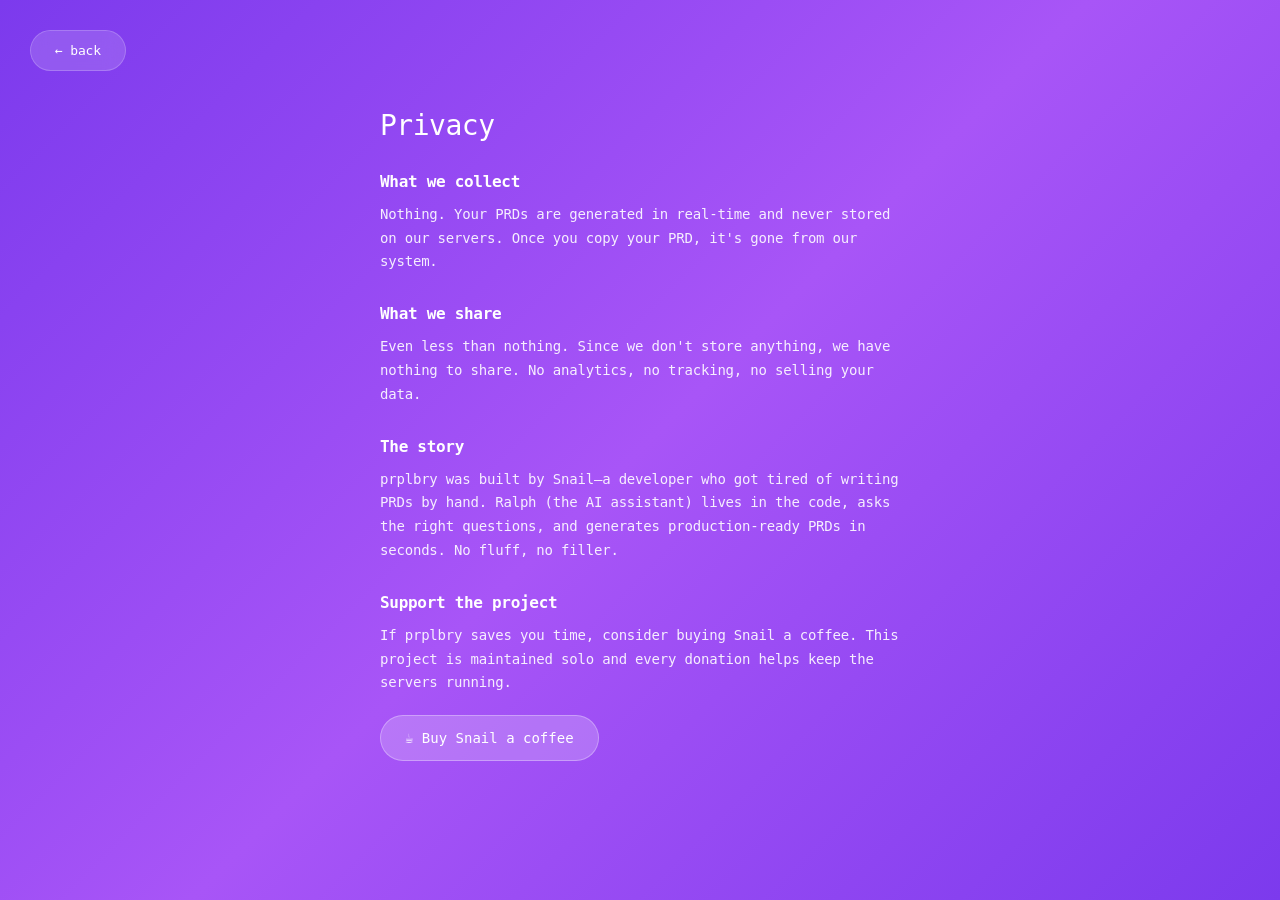
==== templates/privacy.html @ 8d38b6eb "Add privacy page and navigation to landing page - Added how-to instructions for Claude Code usage on" ====
<!DOCTYPE html>
<html lang="en">
<head>
    <meta charset="UTF-8">
    <meta name="viewport" content="width=device-width, initial-scale=1.0">
    <title>Privacy - prplbry</title>
    <link rel="icon" href="data:image/svg+xml,<svg xmlns=%22http://www.w3.org/2000/svg%22 viewBox=%220 0 100 100%22><text y=%22.9em%22 font-size=%2290%22>🫐</text></svg>">
    <style>
        * {
            margin: 0;
            padding: 0;
            box-sizing: border-box;
        }

        body {
            font-family: 'SF Mono', 'Monaco', 'Inconsolata', 'Roboto Mono', monospace;
            background: linear-gradient(135deg, #7c3aed 0%, #a855f7 50%, #7c3aed 100%);
            color: #fff;
            min-height: 100vh;
            padding: 40px 20px;
            display: flex;
            align-items: center;
            justify-content: center;
        }

        .container {
            max-width: 600px;
            padding: 40px;
        }

        .nav-btn {
            position: fixed;
            top: 30px;
            left: 30px;
            padding: 12px 24px;
            background: rgba(255,255,255,0.15);
            color: #fff;
            text-decoration: none;
            border-radius: 25px;
            font-size: 13px;
            font-weight: 500;
            transition: all 0.3s ease;
            letter-spacing: -0.2px;
            backdrop-filter: blur(10px);
            border: 1px solid rgba(255,255,255,0.2);
            display: flex;
            align-items: center;
            gap: 6px;
        }

        .nav-btn:hover {
            background: rgba(255,255,255,0.25);
            transform: translateY(-1px);
        }

        .content {
            opacity: 0;
            animation: fadeInUp 0.6s ease-out forwards;
        }

        h1 {
            font-size: 28px;
            margin-bottom: 30px;
            font-weight: 500;
            letter-spacing: -0.5px;
        }

        .section {
            margin-bottom: 30px;
        }

        .section h2 {
            font-size: 16px;
            margin-bottom: 12px;
            font-weight: 600;
            letter-spacing: -0.3px;
        }

        .section p {
            font-size: 14px;
            line-height: 1.7;
            color: rgba(255,255,255,0.9);
            letter-spacing: -0.2px;
        }

        .donation-link {
            display: inline-flex;
            align-items: center;
            gap: 8px;
            margin-top: 20px;
            padding: 14px 24px;
            background: rgba(255,255,255,0.2);
            color: #fff;
            text-decoration: none;
            border-radius: 25px;
            font-size: 14px;
            font-weight: 500;
            transition: all 0.3s ease;
            border: 1px solid rgba(255,255,255,0.3);
        }

        .donation-link:hover {
            background: rgba(255,255,255,0.3);
            transform: translateY(-1px);
        }

        @keyframes fadeInUp {
            from {
                opacity: 0;
                transform: translateY(20px);
            }
            to {
                opacity: 1;
                transform: translateY(0);
            }
        }

        @media (max-width: 600px) {
            .container {
                padding: 20px;
            }
            h1 {
                font-size: 24px;
            }
            .nav-btn {
                top: 20px;
                left: 20px;
                padding: 10px 18px;
                font-size: 12px;
            }
        }
    </style>
</head>
<body>
    <a href="/" class="nav-btn">← back</a>
    <div class="container">
        <div class="content">
            <h1>Privacy</h1>

            <div class="section">
                <h2>What we collect</h2>
                <p>Nothing. Your PRDs are generated in real-time and never stored on our servers. Once you copy your PRD, it's gone from our system.</p>
            </div>

            <div class="section">
                <h2>What we share</h2>
                <p>Even less than nothing. Since we don't store anything, we have nothing to share. No analytics, no tracking, no selling your data.</p>
            </div>

            <div class="section">
                <h2>The story</h2>
                <p>prplbry was built by Snail—a developer who got tired of writing PRDs by hand. Ralph (the AI assistant) lives in the code, asks the right questions, and generates production-ready PRDs in seconds. No fluff, no filler.</p>
            </div>

            <div class="section">
                <h2>Support the project</h2>
                <p>If prplbry saves you time, consider buying Snail a coffee. This project is maintained solo and every donation helps keep the servers running.</p>
                <a href="https://github.com/sponsors/Snail3D" target="_blank" class="donation-link">
                    ☕ Buy Snail a coffee
                </a>
            </div>
        </div>
    </div>
</body>
</html>
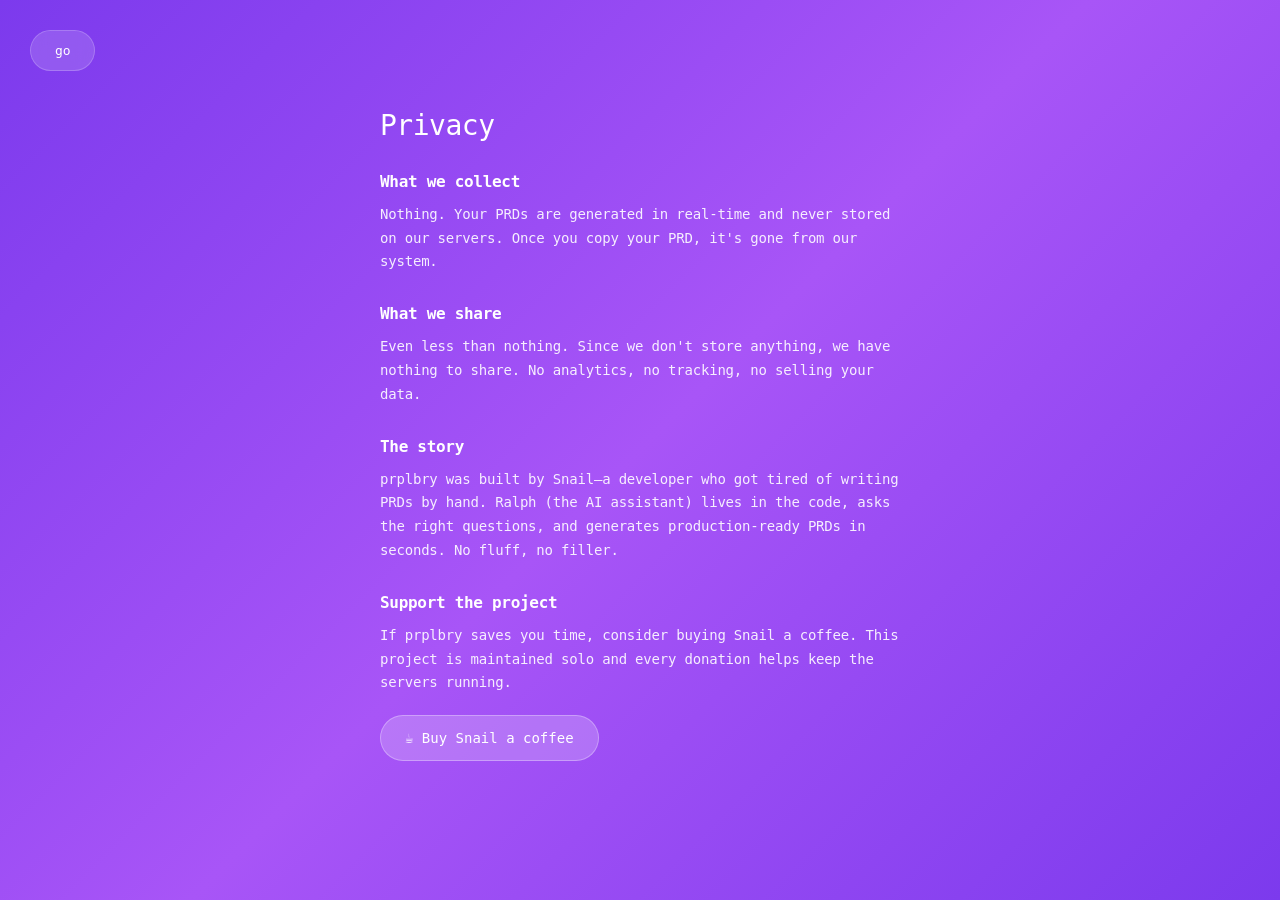
==== commit 910bb8ad: "Update navigation and dangerous command display - Show full command: "claude --dangerously --skip-pe" ====
--- a/templates/privacy.html
+++ b/templates/privacy.html
@@ -132,7 +132,7 @@
     </style>
 </head>
 <body>
-    <a href="/" class="nav-btn">← back</a>
+    <a href="/chat" class="nav-btn">go</a>
     <div class="container">
         <div class="content">
             <h1>Privacy</h1>
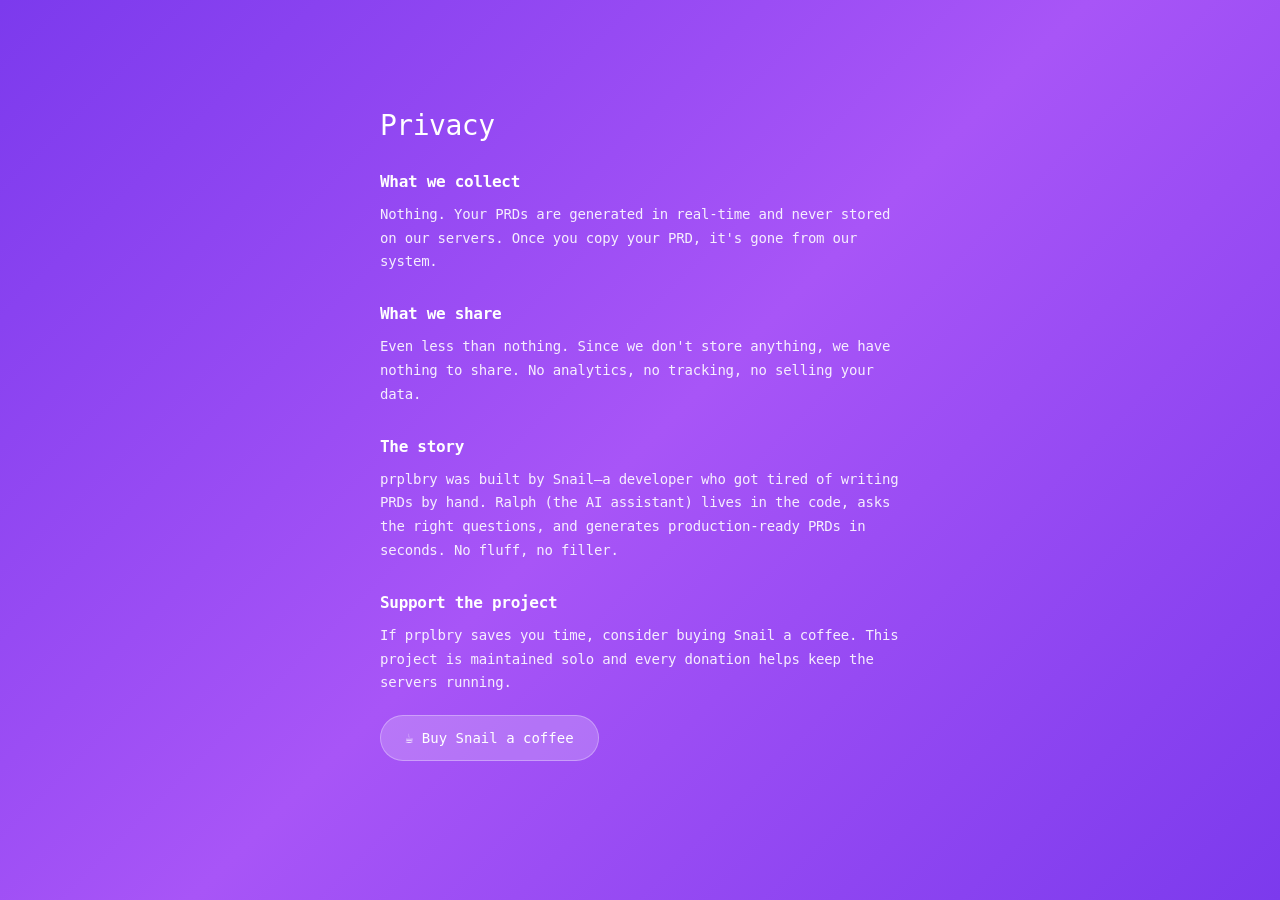
==== commit fdc5ad1d: "Fix mobile scrolling and privacy link styling - Allow scrolling on mobile (removed height constraint" ====
--- a/templates/privacy.html
+++ b/templates/privacy.html
@@ -32,25 +32,18 @@
             position: fixed;
             top: 30px;
             left: 30px;
-            padding: 12px 24px;
-            background: rgba(255,255,255,0.15);
-            color: #fff;
+            color: rgba(255,255,255,0.6);
             text-decoration: none;
-            border-radius: 25px;
-            font-size: 13px;
-            font-weight: 500;
+            font-size: 11px;
+            font-weight: 400;
             transition: all 0.3s ease;
             letter-spacing: -0.2px;
-            backdrop-filter: blur(10px);
-            border: 1px solid rgba(255,255,255,0.2);
-            display: flex;
-            align-items: center;
-            gap: 6px;
+            opacity: 0;
+            animation: fadeIn 0.8s ease-out 0.4s forwards;
         }
 
         .nav-btn:hover {
-            background: rgba(255,255,255,0.25);
-            transform: translateY(-1px);
+            color: rgba(255,255,255,0.9);
         }
 
         .content {
